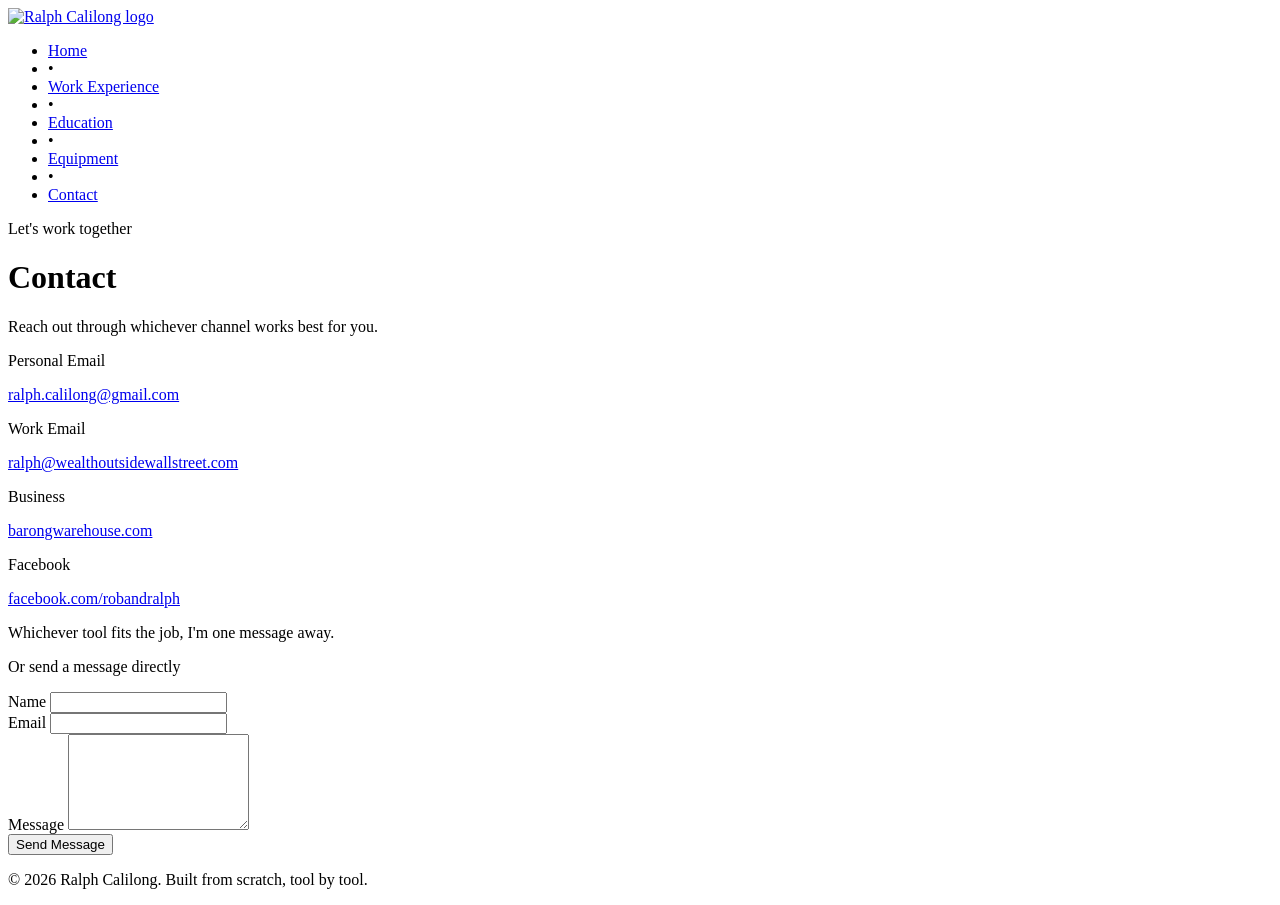
==== contact.html @ c2470cb0 "Add files via upload" ====
<!DOCTYPE html>
<html lang="en">
<head>
  <meta charset="UTF-8">
  <meta name="viewport" content="width=device-width, initial-scale=1.0">
  <title>Contact — Ralph Calilong</title>
  <link rel="preconnect" href="https://fonts.googleapis.com">
  <link href="https://fonts.googleapis.com/css2?family=Space+Grotesk:wght@400;500;600;700&family=IBM+Plex+Mono:wght@400;500&family=Inter:wght@400;500&display=swap" rel="stylesheet">
  <link rel="stylesheet" href="/styles/styles.css">
</head>
<body>

  <header class="site-header">
    <a href="index.html" class="logo-mark">
      <img src="/images/mainlogo.png" alt="Ralph Calilong logo">
    </a>
    <nav class="main-nav">
      <ul>
        <li><a href="index.html">Home</a></li>
        <li class="rivet">&bull;</li>
        <li><a href="work-experience.html">Work Experience</a></li>
        <li class="rivet">&bull;</li>
        <li><a href="education.html">Education</a></li>
        <li class="rivet">&bull;</li>
        <li><a href="equipment.html">Equipment</a></li>
        <li class="rivet">&bull;</li>
        <li><a href="contact.html" class="active">Contact</a></li>
      </ul>
    </nav>
  </header>

  <main>
    <div class="page-wrap">

      <div class="page-head page-head-center">
        <p class="eyebrow">Let's work together</p>
        <h1 class="page-title">Contact</h1>
        <p class="page-subtitle">Reach out through whichever channel works best for you.</p>
      </div>

      <div class="spec-grid contact-grid">

        <div class="spec-item">
          <p class="spec-label">Personal Email</p>
          <p class="spec-value"><a class="contact-link" href="mailto:ralph.calilong@gmail.com">ralph.calilong@gmail.com</a></p>
        </div>

        <div class="spec-item">
          <p class="spec-label">Work Email</p>
          <p class="spec-value"><a class="contact-link" href="mailto:ralph@wealthoutsidewallstreet.com">ralph@wealthoutsidewallstreet.com</a></p>
        </div>

        <div class="spec-item">
          <p class="spec-label">Business</p>
          <p class="spec-value"><a class="contact-link" href="https://barongwarehouse.com" target="_blank" rel="noopener">barongwarehouse.com</a></p>
        </div>

        <div class="spec-item">
          <p class="spec-label">Facebook</p>
          <p class="spec-value"><a class="contact-link" href="https://www.facebook.com/robandralph/" target="_blank" rel="noopener">facebook.com/robandralph</a></p>
        </div>

      </div>

      <p class="page-note">Whichever tool fits the job, I'm one message away.</p>

      <div class="form-section">
        <p class="eyebrow">Or send a message directly</p>

        <form class="contact-form" action="https://formspree.io/f/YOUR_FORM_ID" method="POST">
          <!-- Spam trap — leave this field as-is, real visitors won't see or fill it -->
          <input type="text" name="_gotcha" style="display:none" tabindex="-1" autocomplete="off">

          <div class="form-row">
            <label for="name">Name</label>
            <input type="text" id="name" name="name" required>
          </div>

          <div class="form-row">
            <label for="email">Email</label>
            <input type="email" id="email" name="email" required>
          </div>

          <div class="form-row">
            <label for="message">Message</label>
            <textarea id="message" name="message" rows="6" required></textarea>
          </div>

          <button type="submit" class="form-submit">Send Message</button>
        </form>
      </div>

    </div>
  </main>

  <footer class="site-footer">
    <p>&copy; 2026 Ralph Calilong. Built from scratch, tool by tool.</p>
  </footer>

</body>
</html>
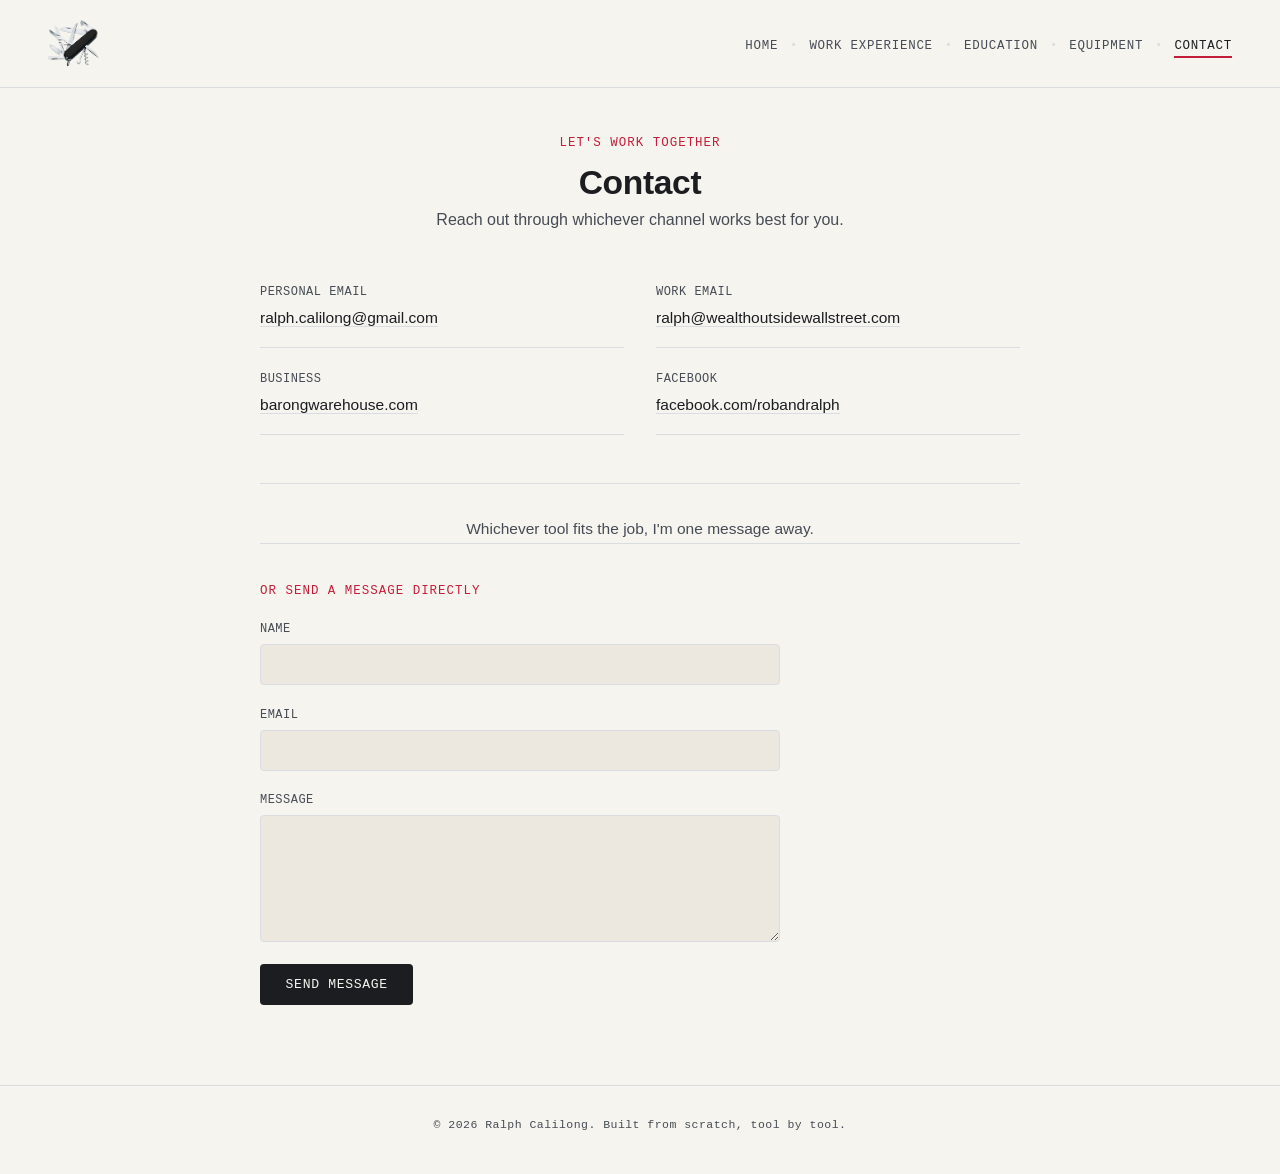
==== commit efdb3107: "Fix stylesheet and image paths in contact.html" ====
--- a/contact.html
+++ b/contact.html
@@ -6,13 +6,13 @@
   <title>Contact — Ralph Calilong</title>
   <link rel="preconnect" href="https://fonts.googleapis.com">
   <link href="https://fonts.googleapis.com/css2?family=Space+Grotesk:wght@400;500;600;700&family=IBM+Plex+Mono:wght@400;500&family=Inter:wght@400;500&display=swap" rel="stylesheet">
-  <link rel="stylesheet" href="/styles/styles.css">
+  <link rel="stylesheet" href="styles/styles.css">
 </head>
 <body>
 
   <header class="site-header">
     <a href="index.html" class="logo-mark">
-      <img src="/images/mainlogo.png" alt="Ralph Calilong logo">
+      <img src="images/mainlogo.png" alt="Ralph Calilong logo">
     </a>
     <nav class="main-nav">
       <ul>
@@ -98,4 +98,4 @@
   </footer>
 
 </body>
-</html>+</html>
--- a/styles/styles.css
+++ b/styles/styles.css
@@ -0,0 +1,622 @@
+/* ==========================================================================
+   Ralph Calilong — Design Tokens
+   Palette:  Graphite #1B1D21 · Steel #464C55 · Bone #F6F4EF
+             Signal Red #C41E3A · Brushed Silver #D9DCE1
+   Type:     Space Grotesk (display) · IBM Plex Mono (labels/nav) · Inter (body)
+   ========================================================================== */
+
+:root {
+  --graphite: #1b1d21;
+  --steel: #464c55;
+  --bone: #f6f4ef;
+  --bone-dim: #ece8e0;
+  --signal-red: #c41e3a;
+  --silver: #d9dce1;
+
+  --font-display: 'Space Grotesk', sans-serif;
+  --font-label: 'IBM Plex Mono', monospace;
+  --font-body: 'Inter', sans-serif;
+
+  --max-width: 720px;
+}
+
+* {
+  box-sizing: border-box;
+}
+
+html {
+  scroll-behavior: smooth;
+}
+
+body {
+  margin: 0;
+  background: var(--bone);
+  color: var(--graphite);
+  font-family: var(--font-body);
+  -webkit-font-smoothing: antialiased;
+}
+
+img {
+  max-width: 100%;
+  display: block;
+}
+
+a {
+  color: inherit;
+  text-decoration: none;
+}
+
+/* ==========================================================================
+   Header / Navigation
+   Everything is pushed to the right, logo anchoring the far edge —
+   an intentionally asymmetric header instead of the usual left-logo layout.
+   ========================================================================== */
+
+.site-header {
+  display: flex;
+  align-items: center;
+  justify-content: space-between;
+  gap: 2.25rem;
+  padding: 1.1rem 3rem;
+  background: var(--bone);
+  border-bottom: 1px solid var(--silver);
+  position: sticky;
+  top: 0;
+  z-index: 10;
+}
+
+.main-nav ul {
+  list-style: none;
+  display: flex;
+  align-items: center;
+  gap: 0.85rem;
+  margin: 0;
+  padding: 0;
+}
+
+.main-nav a {
+  font-family: var(--font-label);
+  font-size: 0.78rem;
+  letter-spacing: 0.06em;
+  text-transform: uppercase;
+  color: var(--steel);
+  padding-bottom: 0.2rem;
+  border-bottom: 2px solid transparent;
+  transition: color 0.2s ease, border-color 0.2s ease;
+}
+
+.main-nav a:hover,
+.main-nav a.active {
+  color: var(--graphite);
+  border-bottom-color: var(--signal-red);
+}
+
+.main-nav .rivet {
+  color: var(--silver);
+  font-size: 0.7rem;
+}
+
+.logo-mark {
+  display: flex;
+  align-items: center;
+  order: -1;
+}
+
+.logo-mark img {
+  height: 52px;
+  width: auto;
+}
+
+/* ==========================================================================
+   Hero / Main
+   ========================================================================== */
+
+main {
+  display: flex;
+  justify-content: center;
+  padding: 3rem 1.5rem 5rem;
+}
+
+.hero {
+  width: 100%;
+  max-width: 1100px;
+  display: grid;
+  grid-template-columns: 1fr 1fr;
+  gap: 3.5rem;
+  align-items: start;
+}
+
+.hero-left {
+  display: flex;
+  flex-direction: column;
+  align-items: center;
+  text-align: center;
+  position: sticky;
+  top: 6rem;
+}
+
+.hero-right {
+  text-align: left;
+}
+
+.eyebrow {
+  font-family: var(--font-label);
+  font-size: 0.78rem;
+  letter-spacing: 0.08em;
+  text-transform: uppercase;
+  color: var(--signal-red);
+  margin: 0 0 2.25rem;
+}
+
+.photo-frame {
+  width: 100%;
+  margin-bottom: 2rem;
+}
+
+.photo-frame img {
+  width: 100%;
+  height: auto;
+  border-radius: 6px;
+  box-shadow: 0 18px 40px -20px rgba(27, 29, 33, 0.35);
+}
+
+.name {
+  font-family: var(--font-display);
+  font-weight: 600;
+  font-size: 2.1rem;
+  letter-spacing: -0.01em;
+  margin: 0 0 0.35rem;
+  color: var(--graphite);
+}
+
+.role {
+  font-family: var(--font-label);
+  font-size: 0.85rem;
+  letter-spacing: 0.08em;
+  text-transform: uppercase;
+  color: var(--steel);
+  margin: 0 0 3rem;
+}
+
+.bio {
+  text-align: left;
+}
+
+.bio p {
+  font-size: 1.03rem;
+  line-height: 1.75;
+  color: var(--steel);
+  margin: 0 0 1.35rem;
+}
+
+.bio p:first-child::first-letter {
+  font-family: var(--font-display);
+  font-weight: 700;
+  font-size: 2.6rem;
+  color: var(--graphite);
+  float: left;
+  line-height: 0.85;
+  padding-right: 0.35rem;
+  padding-top: 0.15rem;
+}
+
+/* ==========================================================================
+   Page wrap — generic container for inner pages (Work Experience, etc.)
+   ========================================================================== */
+
+.experience-layout {
+  width: 100%;
+  max-width: 1100px;
+  display: grid;
+  grid-template-columns: 260px 1fr;
+  gap: 3.5rem;
+  align-items: start;
+}
+
+.roles-sidebar {
+  position: sticky;
+  top: 6rem;
+}
+
+.roles-sidebar .eyebrow {
+  margin: 0 0 1.1rem;
+}
+
+.roles-list {
+  list-style: none;
+  margin: 0;
+  padding: 0;
+  border-top: 1px solid var(--silver);
+}
+
+.roles-list li {
+  font-family: var(--font-label);
+  font-size: 0.85rem;
+  line-height: 1.5;
+  color: var(--steel);
+  padding: 0.85rem 0;
+  border-bottom: 1px solid var(--silver);
+}
+
+.page-wrap {
+  width: 100%;
+  max-width: 760px;
+}
+
+.page-head {
+  text-align: left;
+  margin-bottom: 3.5rem;
+}
+
+.page-head-center {
+  text-align: center;
+}
+
+.page-head .eyebrow {
+  margin-bottom: 0.85rem;
+}
+
+.page-title {
+  font-family: var(--font-display);
+  font-weight: 600;
+  font-size: 2.1rem;
+  letter-spacing: -0.01em;
+  margin: 0 0 0.6rem;
+  color: var(--graphite);
+}
+
+.page-subtitle {
+  font-size: 1rem;
+  color: var(--steel);
+  margin: 0;
+}
+
+/* ==========================================================================
+   Timeline — a real chronological sequence, so a spine + markers
+   is used deliberately here (order carries information).
+   ========================================================================== */
+
+.timeline {
+  list-style: none;
+  margin: 0;
+  padding: 0 0 0 2rem;
+  position: relative;
+}
+
+.timeline::before {
+  content: '';
+  position: absolute;
+  top: 0.4rem;
+  bottom: 0.4rem;
+  left: 5px;
+  width: 1px;
+  background: var(--silver);
+}
+
+.timeline-item {
+  position: relative;
+  padding-bottom: 3rem;
+}
+
+.timeline-item:last-child {
+  padding-bottom: 0;
+}
+
+.timeline-marker {
+  position: absolute;
+  top: 0.35rem;
+  left: -2rem;
+  width: 11px;
+  height: 11px;
+  border-radius: 50%;
+  background: var(--bone);
+  border: 2px solid var(--steel);
+  box-sizing: border-box;
+}
+
+.timeline-item.is-current .timeline-marker {
+  background: var(--signal-red);
+  border-color: var(--signal-red);
+}
+
+.timeline-heading {
+  display: flex;
+  flex-wrap: wrap;
+  align-items: baseline;
+  justify-content: space-between;
+  gap: 0.5rem 1.5rem;
+  margin-bottom: 0.2rem;
+}
+
+.role-company {
+  font-family: var(--font-display);
+  font-weight: 600;
+  font-size: 1.3rem;
+  margin: 0;
+  color: var(--graphite);
+}
+
+.role-dates {
+  font-family: var(--font-label);
+  font-size: 0.78rem;
+  letter-spacing: 0.03em;
+  color: var(--steel);
+  white-space: nowrap;
+  margin: 0;
+}
+
+.tag-current {
+  color: var(--signal-red);
+  font-weight: 500;
+}
+
+.role-title {
+  font-family: var(--font-label);
+  font-size: 0.78rem;
+  letter-spacing: 0.03em;
+  text-transform: uppercase;
+  color: var(--signal-red);
+  margin: 0 0 0.9rem;
+}
+
+.role-list {
+  margin: 0.9rem 0 0;
+  padding-left: 1.1rem;
+}
+
+.role-list li {
+  font-size: 0.97rem;
+  line-height: 1.65;
+  color: var(--steel);
+  margin-bottom: 0.55rem;
+}
+
+.role-list li:last-child {
+  margin-bottom: 0;
+}
+
+.page-note {
+  margin: 3rem 0 0;
+  padding-top: 2rem;
+  border-top: 1px solid var(--silver);
+  font-size: 0.97rem;
+  line-height: 1.7;
+  color: var(--steel);
+  text-align: center;
+}
+
+/* ==========================================================================
+   Equipment — spec-sheet style groups
+   ========================================================================== */
+
+.spec-group {
+  margin-bottom: 3rem;
+}
+
+.spec-group-title {
+  font-family: var(--font-label);
+  font-size: 0.78rem;
+  letter-spacing: 0.08em;
+  text-transform: uppercase;
+  color: var(--signal-red);
+  margin: 0 0 1.25rem;
+}
+
+.spec-grid {
+  display: grid;
+  grid-template-columns: 1fr 1fr;
+  gap: 1.5rem 2rem;
+}
+
+.spec-item {
+  padding-bottom: 1.1rem;
+  border-bottom: 1px solid var(--silver);
+}
+
+.spec-label {
+  font-family: var(--font-label);
+  font-size: 0.75rem;
+  letter-spacing: 0.04em;
+  text-transform: uppercase;
+  color: var(--steel);
+  margin: 0 0 0.4rem;
+}
+
+.spec-value {
+  font-size: 0.97rem;
+  line-height: 1.55;
+  color: var(--graphite);
+  margin: 0;
+}
+
+.tool-list {
+  list-style: none;
+  display: flex;
+  flex-wrap: wrap;
+  gap: 0.65rem;
+  margin: 0;
+  padding: 0;
+}
+
+.tool-list li {
+  font-family: var(--font-label);
+  font-size: 0.82rem;
+  color: var(--graphite);
+  border: 1px solid var(--silver);
+  border-radius: 999px;
+  padding: 0.5rem 1.05rem;
+}
+
+/* ==========================================================================
+   Contact
+   ========================================================================== */
+
+.contact-grid {
+  margin-bottom: 3rem;
+}
+
+.contact-link {
+  color: var(--graphite);
+  border-bottom: 1px solid var(--silver);
+  transition: color 0.2s ease, border-color 0.2s ease;
+}
+
+.contact-link:hover {
+  color: var(--signal-red);
+  border-color: var(--signal-red);
+}
+
+.form-section {
+  border-top: 1px solid var(--silver);
+  padding-top: 2.5rem;
+}
+
+.form-section .eyebrow {
+  margin-bottom: 1.5rem;
+}
+
+.contact-form {
+  display: flex;
+  flex-direction: column;
+  gap: 1.4rem;
+  max-width: 520px;
+}
+
+.form-row {
+  display: flex;
+  flex-direction: column;
+  gap: 0.5rem;
+}
+
+.form-row label {
+  font-family: var(--font-label);
+  font-size: 0.75rem;
+  letter-spacing: 0.04em;
+  text-transform: uppercase;
+  color: var(--steel);
+}
+
+.form-row input,
+.form-row textarea {
+  font-family: var(--font-body);
+  font-size: 0.95rem;
+  color: var(--graphite);
+  background: var(--bone-dim);
+  border: 1px solid var(--silver);
+  border-radius: 4px;
+  padding: 0.7rem 0.85rem;
+  resize: vertical;
+}
+
+.form-row input:focus,
+.form-row textarea:focus {
+  outline: none;
+  border-color: var(--signal-red);
+}
+
+.form-submit {
+  align-self: flex-start;
+  font-family: var(--font-label);
+  font-size: 0.82rem;
+  letter-spacing: 0.05em;
+  text-transform: uppercase;
+  color: var(--bone);
+  background: var(--graphite);
+  border: none;
+  border-radius: 4px;
+  padding: 0.8rem 1.6rem;
+  cursor: pointer;
+  transition: background 0.2s ease;
+}
+
+.form-submit:hover {
+  background: var(--signal-red);
+}
+
+/* ==========================================================================
+   Footer
+   ========================================================================== */
+
+.site-footer {
+  text-align: center;
+  padding: 2rem 1.5rem 2.5rem;
+  border-top: 1px solid var(--silver);
+}
+
+.site-footer p {
+  font-family: var(--font-label);
+  font-size: 0.72rem;
+  letter-spacing: 0.04em;
+  color: var(--steel);
+  margin: 0;
+}
+
+/* ==========================================================================
+   Responsive
+   ========================================================================== */
+
+@media (max-width: 640px) {
+  .site-header {
+    flex-direction: column;
+    align-items: flex-end;
+    gap: 0.9rem;
+    padding: 1rem 1.5rem;
+  }
+
+  .main-nav ul {
+    flex-wrap: wrap;
+    justify-content: flex-end;
+    row-gap: 0.5rem;
+  }
+
+  .hero {
+    grid-template-columns: 1fr;
+  }
+
+  .hero-left {
+    position: static;
+  }
+
+  .photo-frame {
+    max-width: 220px;
+  }
+
+  .name {
+    font-size: 1.7rem;
+  }
+
+  .timeline {
+    padding-left: 1.5rem;
+  }
+
+  .timeline-marker {
+    left: -1.5rem;
+  }
+
+  .timeline-heading {
+    flex-direction: column;
+    align-items: flex-start;
+    gap: 0.15rem;
+  }
+
+  .experience-layout {
+    grid-template-columns: 1fr;
+  }
+
+  .roles-sidebar {
+    position: static;
+  }
+
+  .spec-grid {
+    grid-template-columns: 1fr;
+  }
+}
+
+@media (prefers-reduced-motion: reduce) {
+  html {
+    scroll-behavior: auto;
+  }
+  .main-nav a {
+    transition: none;
+  }
+}
